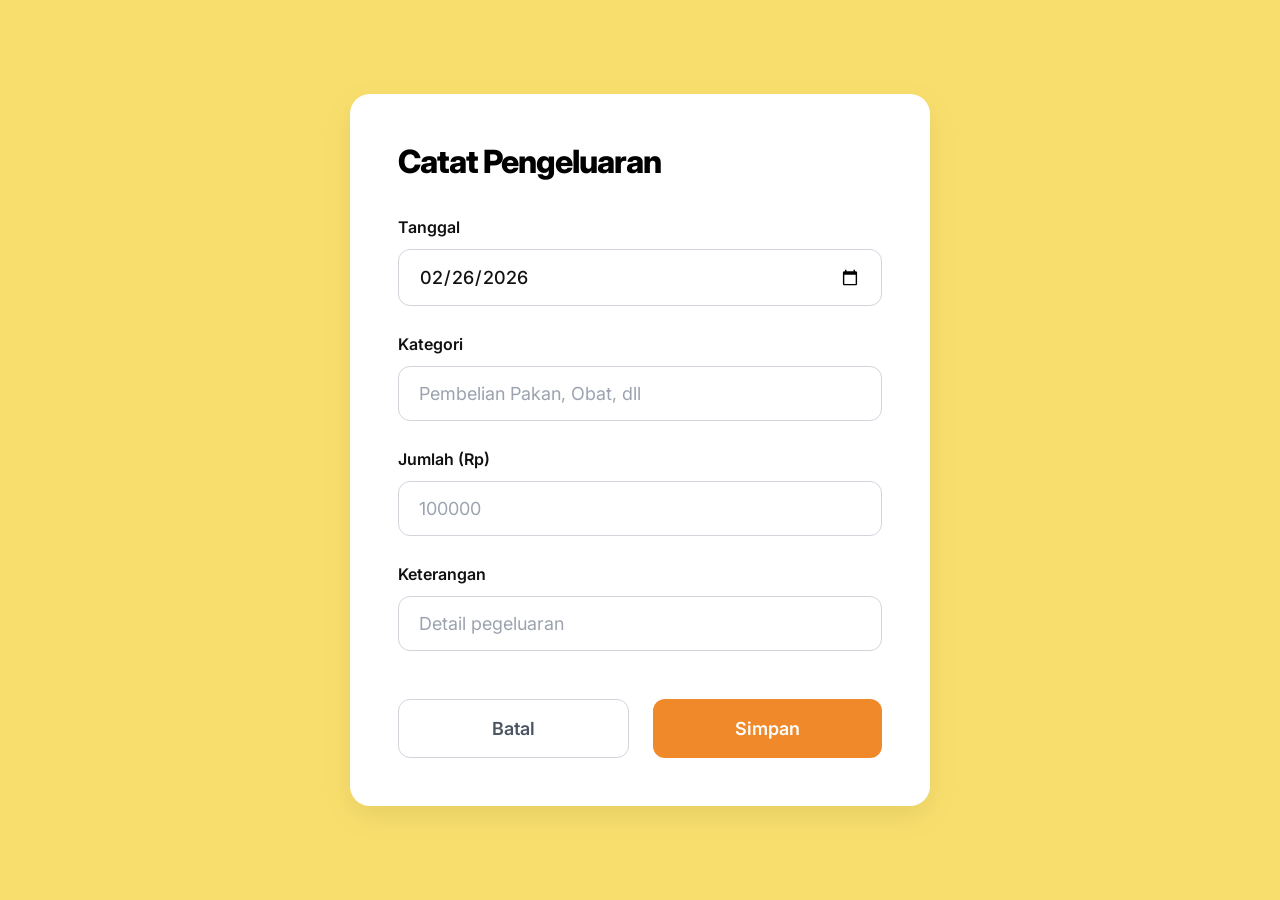
==== catatpengeluaran.html @ e4db7bc3 "menambahkan formulir data ayam, catat produksi telur, catat pengeluaran" ====
<!DOCTYPE html>
<html lang="id">
<head>
  <meta charset="UTF-8">
  <meta name="viewport" content="width=device-width, initial-scale=1.0">
  <title>Formulir Catat Pengeluaran</title>
  <style>
    @import url('https://fonts.googleapis.com/css2?family=Inter:wght@400;600;700;800&display=swap');

    * {
      box-sizing: border-box;
      margin: 0;
      padding: 0;
      font-family: 'Inter', sans-serif;
    }

    body {
      background-color: #F8DF6D;
      display: flex;
      justify-content: center;
      align-items: center;
      min-height: 100vh;
      padding: 20px;
    }

    .modal-card {
      background-color: #ffffff;
      border-radius: 20px;
      padding: 48px;
      width: 580px;
      box-shadow: 0 10px 30px rgba(0, 0, 0, 0.08);
    }

    h2 {
      font-size: 32px;
      font-weight: 800;
      color: #000000;
      margin-bottom: 36px;
      letter-spacing: -1px;
    }

    .form-group {
      margin-bottom: 28px;
    }

    label {
      display: block;
      font-size: 16px;
      font-weight: 600;
      color: #111111;
      margin-bottom: 12px;
    }

    input {
      width: 100%;
      padding: 16px 20px;
      font-size: 18px;
      font-weight: 500;
      border: 1.5px solid #D1D5DB;
      border-radius: 12px;
      color: #111111;
      outline: none;
      transition: all 0.2s ease;
      background-color: #fff;
    }

    input::placeholder {
      color: #9CA3AF;
      font-weight: 400;
    }

    input:focus {
      border-color: #EF892A;
      box-shadow: 0 0 0 4px rgba(239, 137, 42, 0.1);
      background-color: #fffdfa;
    }

    input[type="date"] {
      cursor: pointer;
    }

    .action-buttons {
      display: flex;
      gap: 24px;
      margin-top: 48px;
    }

    .btn {
      flex: 1;
      padding: 18px 0;
      border-radius: 12px;
      font-size: 18px;
      font-weight: 600;
      cursor: pointer;
      transition: all 0.2s;
      text-align: center;
      text-decoration: none;
    }

    .btn-batal {
      background-color: #ffffff;
      border: 1.5px solid #D1D5DB;
      color: #4B5563;
    }

    .btn-batal:hover {
      background-color: #F9FAFB;
    }

    .btn-simpan {
      background-color: #EF892A;
      border: none;
      color: #ffffff;
    }

    .btn-simpan:hover {
      background-color: #D97A24;
      transform: translateY(-2px);
      box-shadow: 0 4px 12px rgba(239, 137, 42, 0.3);
    }

    .btn-simpan:active {
      transform: translateY(0);
    }
  </style>
</head>
<body>

  <div class="modal-card">
    <h2>Catat Pengeluaran</h2>

    <form id="formPengeluaran" action="#" method="POST">
      
      <div class="form-group">
        <label for="tanggal">Tanggal</label>
        <input type="date" id="tanggal" name="tanggal" required value="2026-02-26">
      </div>

      <div class="form-group">
        <label for="kategori">Kategori</label>
        <input type="text" id="kategori" name="kategori" placeholder="Pembelian Pakan, Obat, dll" required>
      </div>

      <div class="form-group">
        <label for="jumlah">Jumlah (Rp)</label>
        <input type="number" id="jumlah" name="jumlah" placeholder="100000" required>
      </div>

      <div class="form-group">
        <label for="keterangan">Keterangan</label>
        <input type="text" id="keterangan" name="keterangan" placeholder="Detail pegeluaran">
      </div>

      <div class="action-buttons">
        <button type="button" class="btn btn-batal" onclick="window.location.reload();">Batal</button>
        <button type="submit" class="btn btn-simpan">Simpan</button>
      </div>

    </form>
  </div>
</body>
</html>
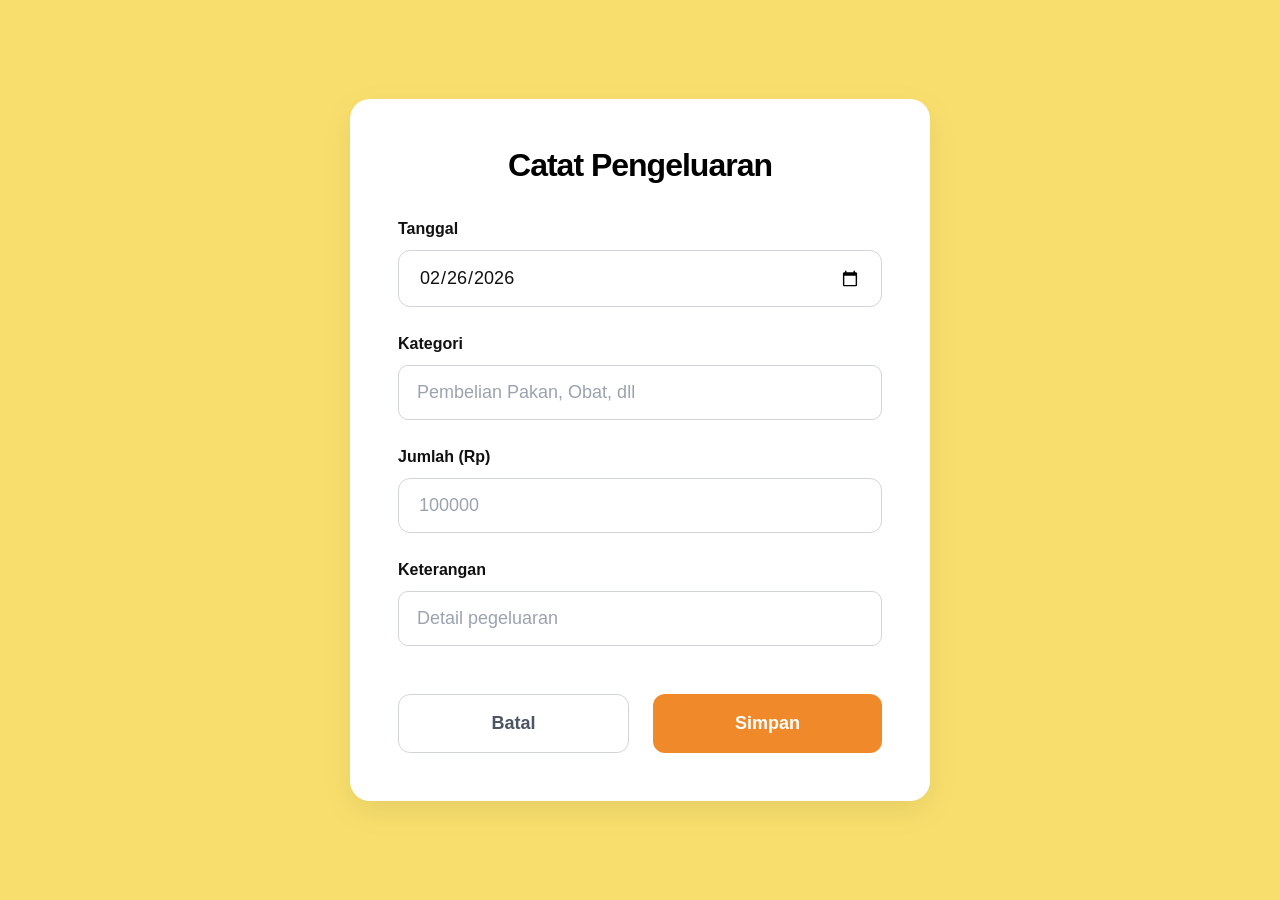
==== commit d28bbb77: "memperbaiki form catatpenjualan" ====
--- a/catatpengeluaran.html
+++ b/catatpengeluaran.html
@@ -4,125 +4,7 @@
   <meta charset="UTF-8">
   <meta name="viewport" content="width=device-width, initial-scale=1.0">
   <title>Formulir Catat Pengeluaran</title>
-  <style>
-    @import url('https://fonts.googleapis.com/css2?family=Inter:wght@400;600;700;800&display=swap');
-
-    * {
-      box-sizing: border-box;
-      margin: 0;
-      padding: 0;
-      font-family: 'Inter', sans-serif;
-    }
-
-    body {
-      background-color: #F8DF6D;
-      display: flex;
-      justify-content: center;
-      align-items: center;
-      min-height: 100vh;
-      padding: 20px;
-    }
-
-    .modal-card {
-      background-color: #ffffff;
-      border-radius: 20px;
-      padding: 48px;
-      width: 580px;
-      box-shadow: 0 10px 30px rgba(0, 0, 0, 0.08);
-    }
-
-    h2 {
-      font-size: 32px;
-      font-weight: 800;
-      color: #000000;
-      margin-bottom: 36px;
-      letter-spacing: -1px;
-    }
-
-    .form-group {
-      margin-bottom: 28px;
-    }
-
-    label {
-      display: block;
-      font-size: 16px;
-      font-weight: 600;
-      color: #111111;
-      margin-bottom: 12px;
-    }
-
-    input {
-      width: 100%;
-      padding: 16px 20px;
-      font-size: 18px;
-      font-weight: 500;
-      border: 1.5px solid #D1D5DB;
-      border-radius: 12px;
-      color: #111111;
-      outline: none;
-      transition: all 0.2s ease;
-      background-color: #fff;
-    }
-
-    input::placeholder {
-      color: #9CA3AF;
-      font-weight: 400;
-    }
-
-    input:focus {
-      border-color: #EF892A;
-      box-shadow: 0 0 0 4px rgba(239, 137, 42, 0.1);
-      background-color: #fffdfa;
-    }
-
-    input[type="date"] {
-      cursor: pointer;
-    }
-
-    .action-buttons {
-      display: flex;
-      gap: 24px;
-      margin-top: 48px;
-    }
-
-    .btn {
-      flex: 1;
-      padding: 18px 0;
-      border-radius: 12px;
-      font-size: 18px;
-      font-weight: 600;
-      cursor: pointer;
-      transition: all 0.2s;
-      text-align: center;
-      text-decoration: none;
-    }
-
-    .btn-batal {
-      background-color: #ffffff;
-      border: 1.5px solid #D1D5DB;
-      color: #4B5563;
-    }
-
-    .btn-batal:hover {
-      background-color: #F9FAFB;
-    }
-
-    .btn-simpan {
-      background-color: #EF892A;
-      border: none;
-      color: #ffffff;
-    }
-
-    .btn-simpan:hover {
-      background-color: #D97A24;
-      transform: translateY(-2px);
-      box-shadow: 0 4px 12px rgba(239, 137, 42, 0.3);
-    }
-
-    .btn-simpan:active {
-      transform: translateY(0);
-    }
-  </style>
+  <link rel="stylesheet" href="form.css">
 </head>
 <body>
 
@@ -152,7 +34,7 @@
       </div>
 
       <div class="action-buttons">
-        <button type="button" class="btn btn-batal" onclick="window.location.reload();">Batal</button>
+        <button type="button" class="btn btn-batal" onclick="window.location.href='menu_transaksikeuangan.html';">Batal</button>
         <button type="submit" class="btn btn-simpan">Simpan</button>
       </div>
 
--- a/form.css
+++ b/form.css
@@ -0,0 +1,151 @@
+* {
+    box-sizing: border-box;
+    margin: 0;
+    padding: 0;
+    font-family: 'Inter', sans-serif;
+}
+
+body {
+    background-color: #F8DF6D;
+    display: flex;
+    justify-content: center;
+    align-items: center;
+    min-height: 100vh;
+    padding: 20px;
+}
+
+
+.login-container {
+    background-color: #ffffff;
+    border-radius: 16px; 
+    padding: 48px;      
+    width: 550px;       
+    box-shadow: 0 10px 25px rgba(0, 0, 0, 0.08);
+}
+
+.modal-card {
+    background-color: #ffffff;
+    border-radius: 20px;
+    padding: 48px;
+    width: 580px;
+    box-shadow: 0 10px 30px rgba(0, 0, 0, 0.08);
+}
+
+h2 {
+    font-size: 32px;
+    font-weight: 800;
+    color: #000000;
+    margin-bottom: 36px;
+    letter-spacing: -1px;
+    text-align: center;
+}
+
+.form-group {
+    margin-bottom: 28px;
+}
+
+label {
+    display: block;
+    font-size: 16px;    
+    font-weight: 600;
+    color: #111111;
+    margin-bottom: 12px;
+    margin-top: 12px;
+}
+
+input {
+    width: 100%;
+    padding: 16px 20px;
+    font-size: 18px;
+    font-weight: 500;
+    border: 1.5px solid #D1D5DB;
+    border-radius: 12px;
+    color: #111111;
+    outline: none;
+    transition: all 0.2s ease;
+    background-color: #fff;
+}
+
+.input-wrapper {
+    position: relative;
+    display: flex;
+    align-items: center;
+}
+
+input[type="text"],
+input[type="password"] {
+    width: 100%;
+    padding: 16px 18px; 
+    font-size: 18px;    
+    font-weight: 500;
+    border: 1.5px solid #D1D5DB;
+    border-radius: 10px;
+    color: #111111;
+    outline: none;
+    transition: all 0.2s;
+}
+
+input[type="text"]:focus,
+input[type="password"]:focus {
+    border-color: #EF892A;
+    box-shadow: 0 0 0 4px rgba(239, 137, 42, 0.1);
+}
+    
+input::placeholder {
+    color: #9CA3AF;
+    font-weight: 400;
+}
+
+input:focus {
+    border-color: #EF892A;
+    box-shadow: 0 0 0 4px rgba(239, 137, 42, 0.1);
+    background-color: #fffdfa;
+}
+
+input[type="date"] {
+    cursor: pointer;
+}
+
+.action-buttons {
+    display: flex;
+    gap: 24px;
+    margin-top: 48px;
+}
+
+.btn {
+    flex: 1;
+    padding: 18px 0;
+    border-radius: 12px;
+    font-size: 18px;
+    font-weight: 600;
+    cursor: pointer;
+    transition: all 0.2s;
+    text-align: center;
+    text-decoration: none;
+}
+
+.btn-batal {
+    background-color: #ffffff;
+    border: 1.5px solid #D1D5DB;
+    color: #4B5563;
+}
+
+.btn-batal:hover {
+    background-color: #f3f4f6;
+}
+
+.btn-simpan {
+    background-color: #EF892A;
+    border: none;
+    color: #ffffff;
+}
+
+.btn-simpan:hover {
+    background-color: #D97A24;
+    transform: translateY(-2px);
+    box-shadow: 0 4px 12px rgba(239, 137, 42, 0.3);
+}
+
+.btn-simpan:active {
+    transform: translateY(0);
+}
